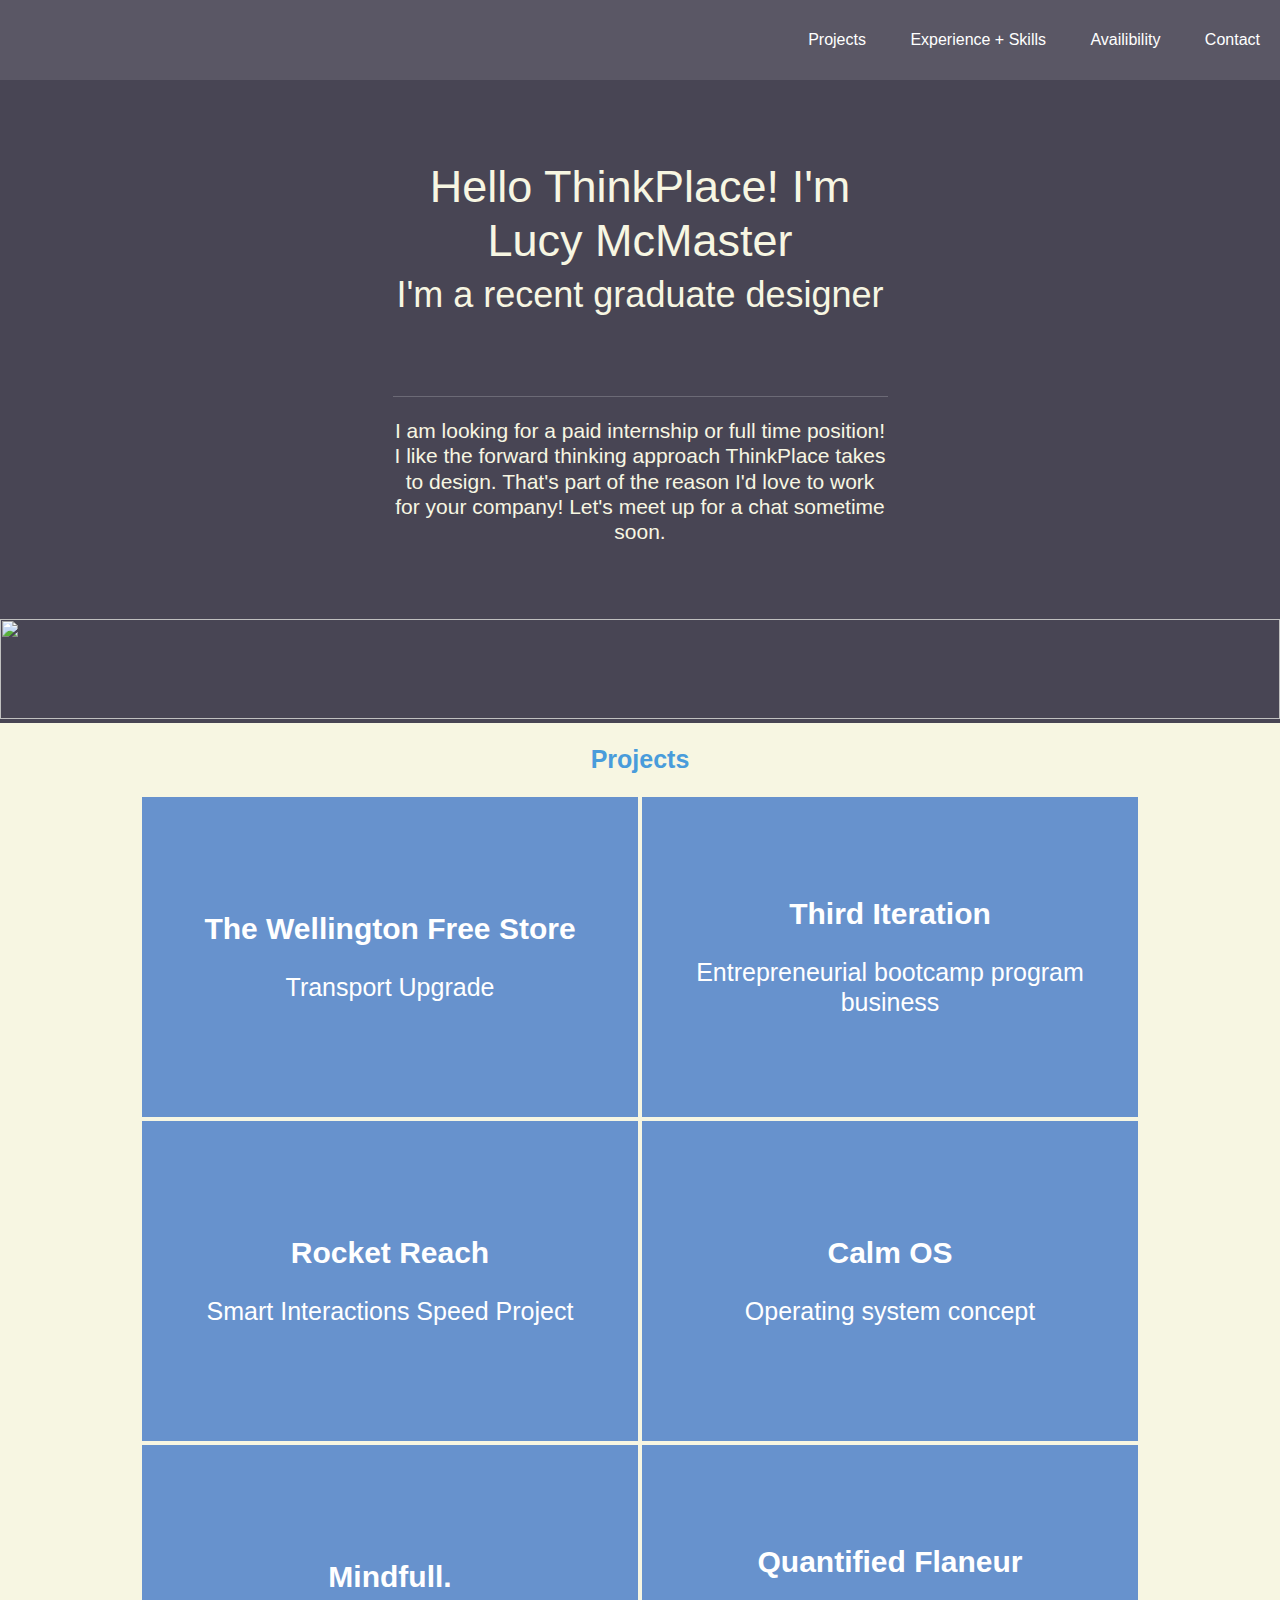
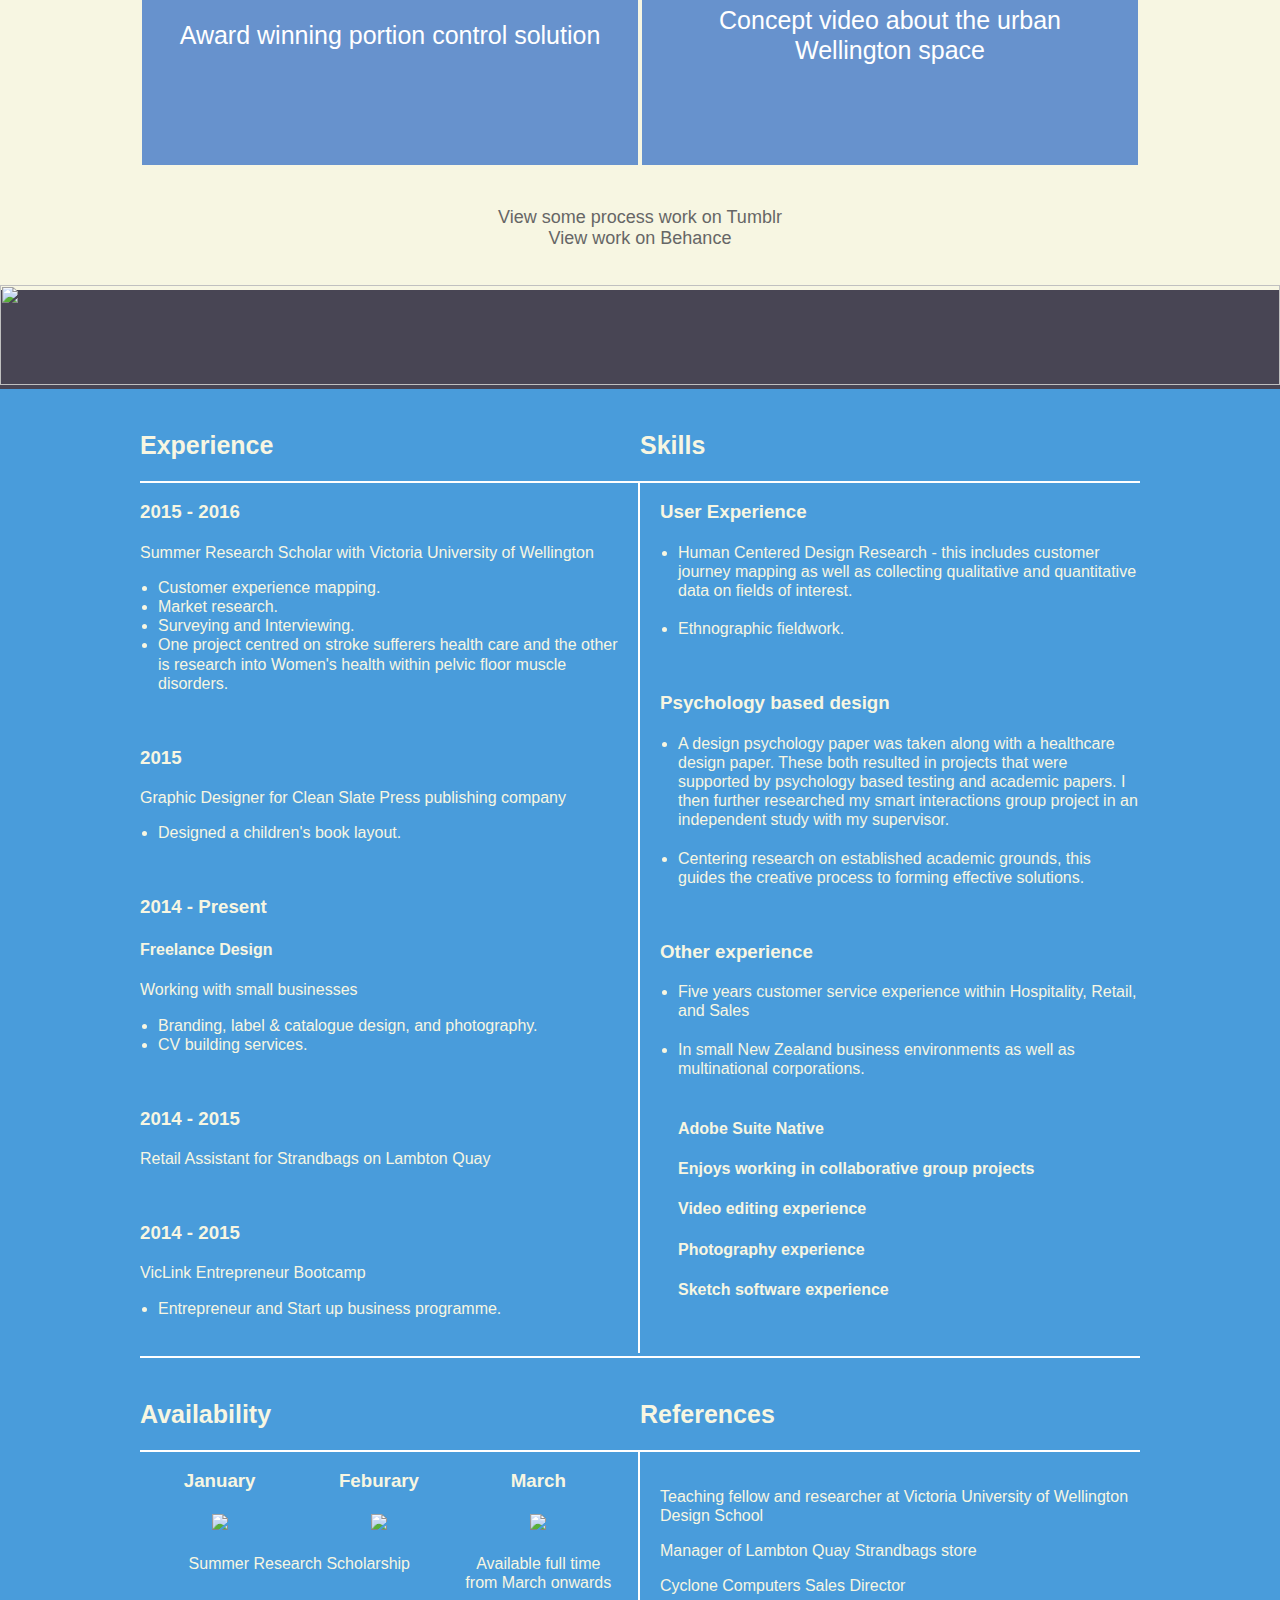
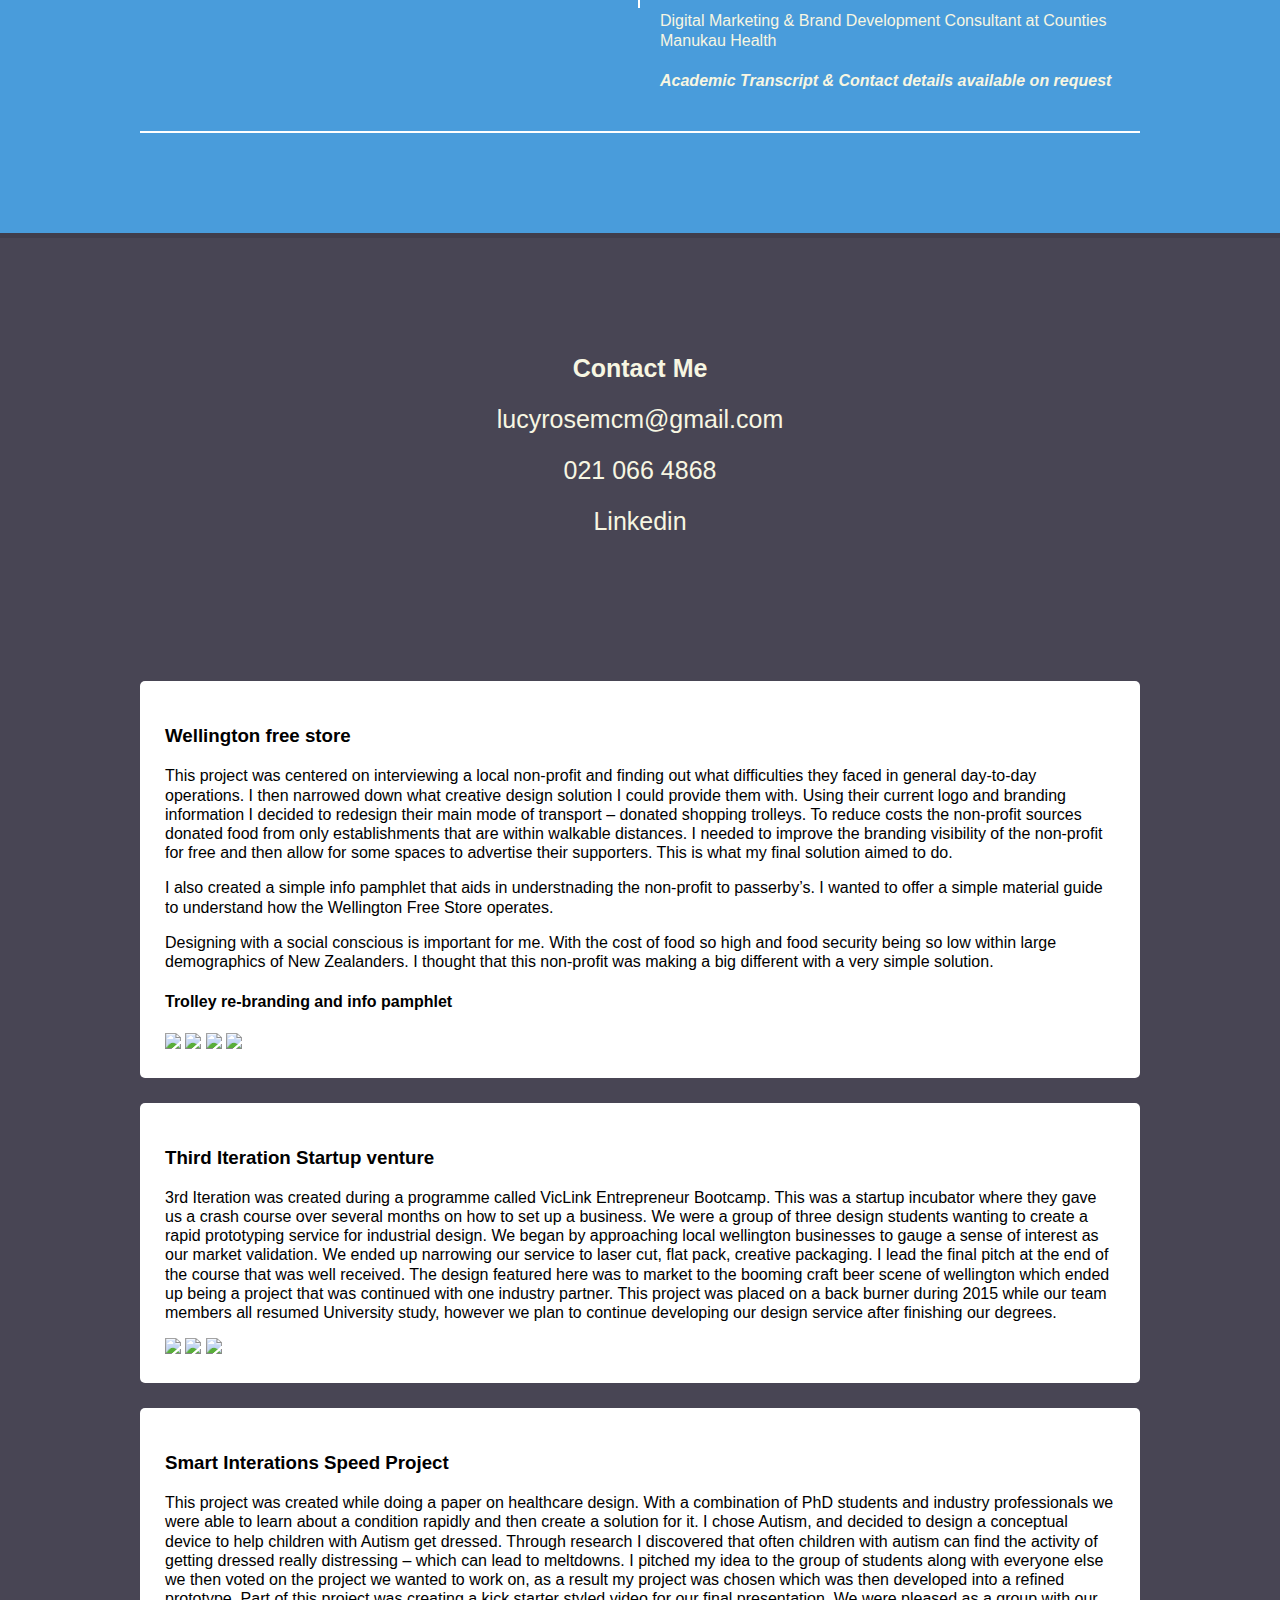
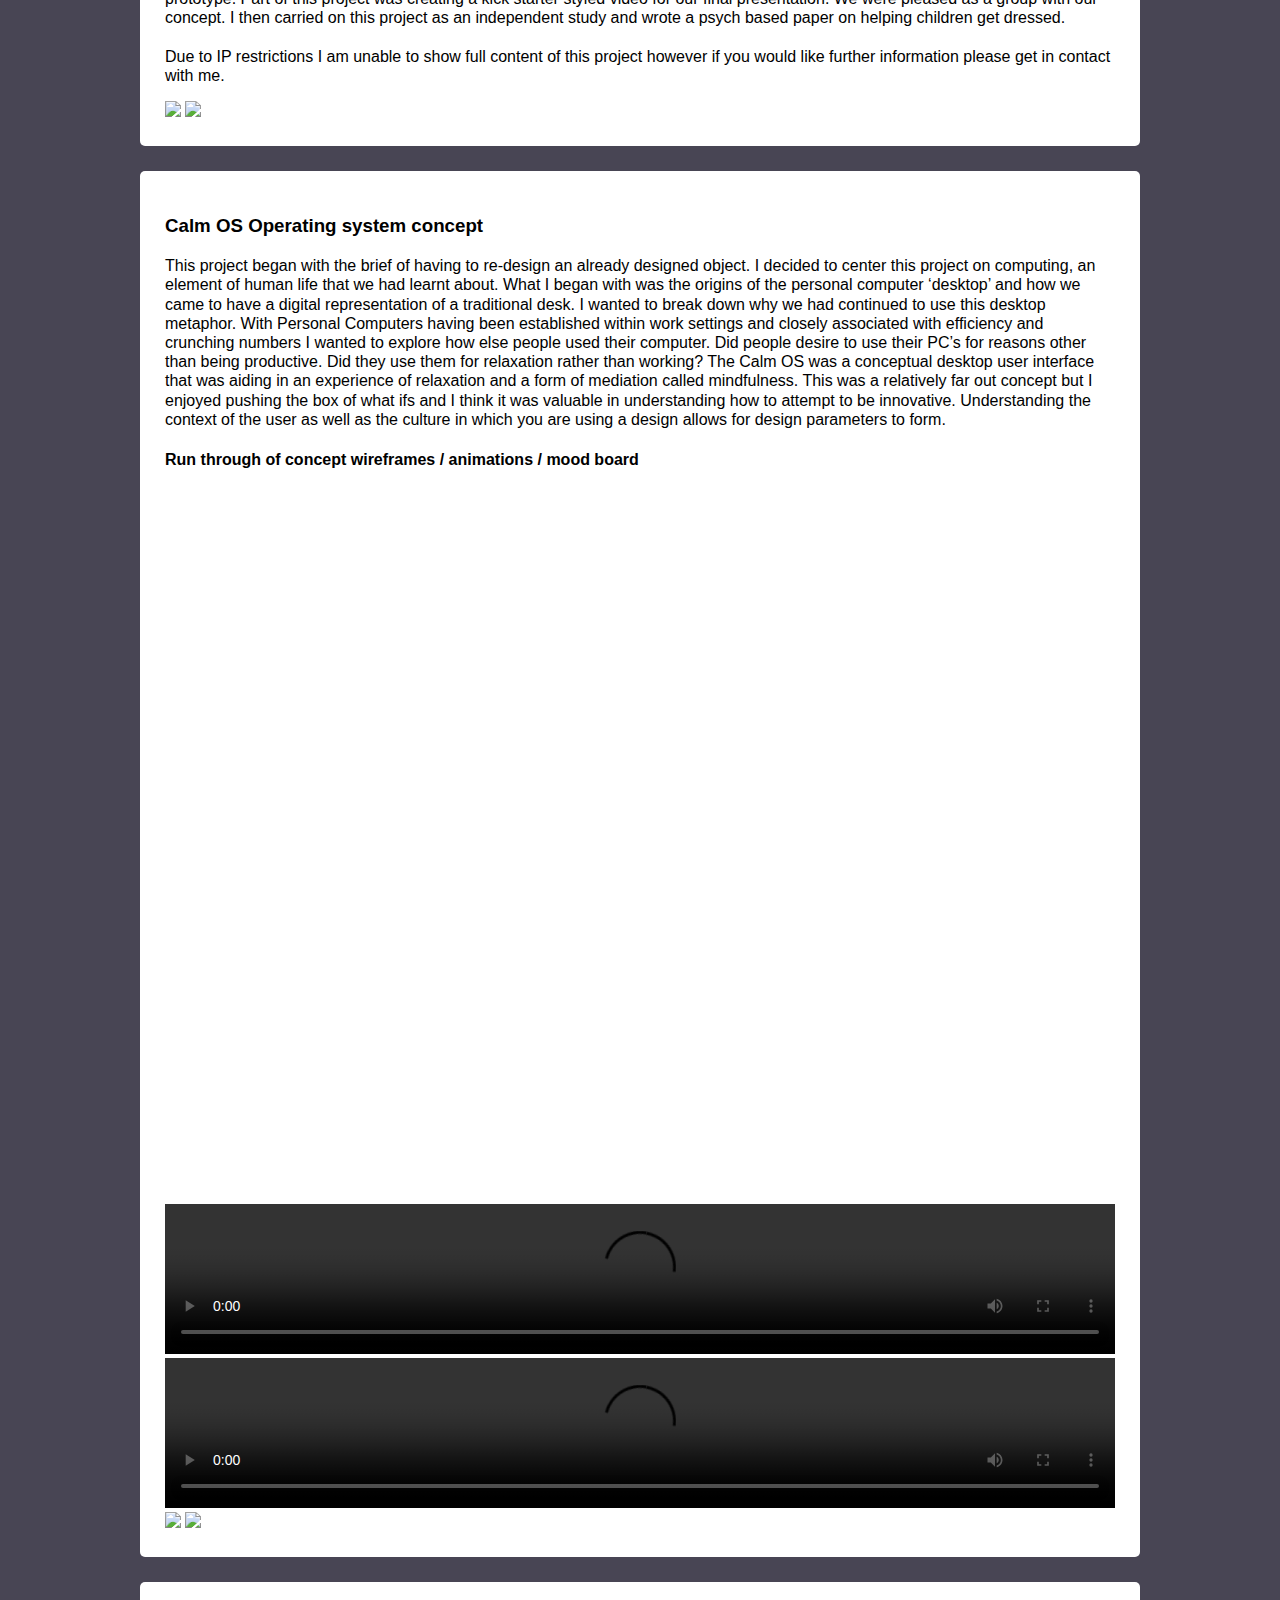
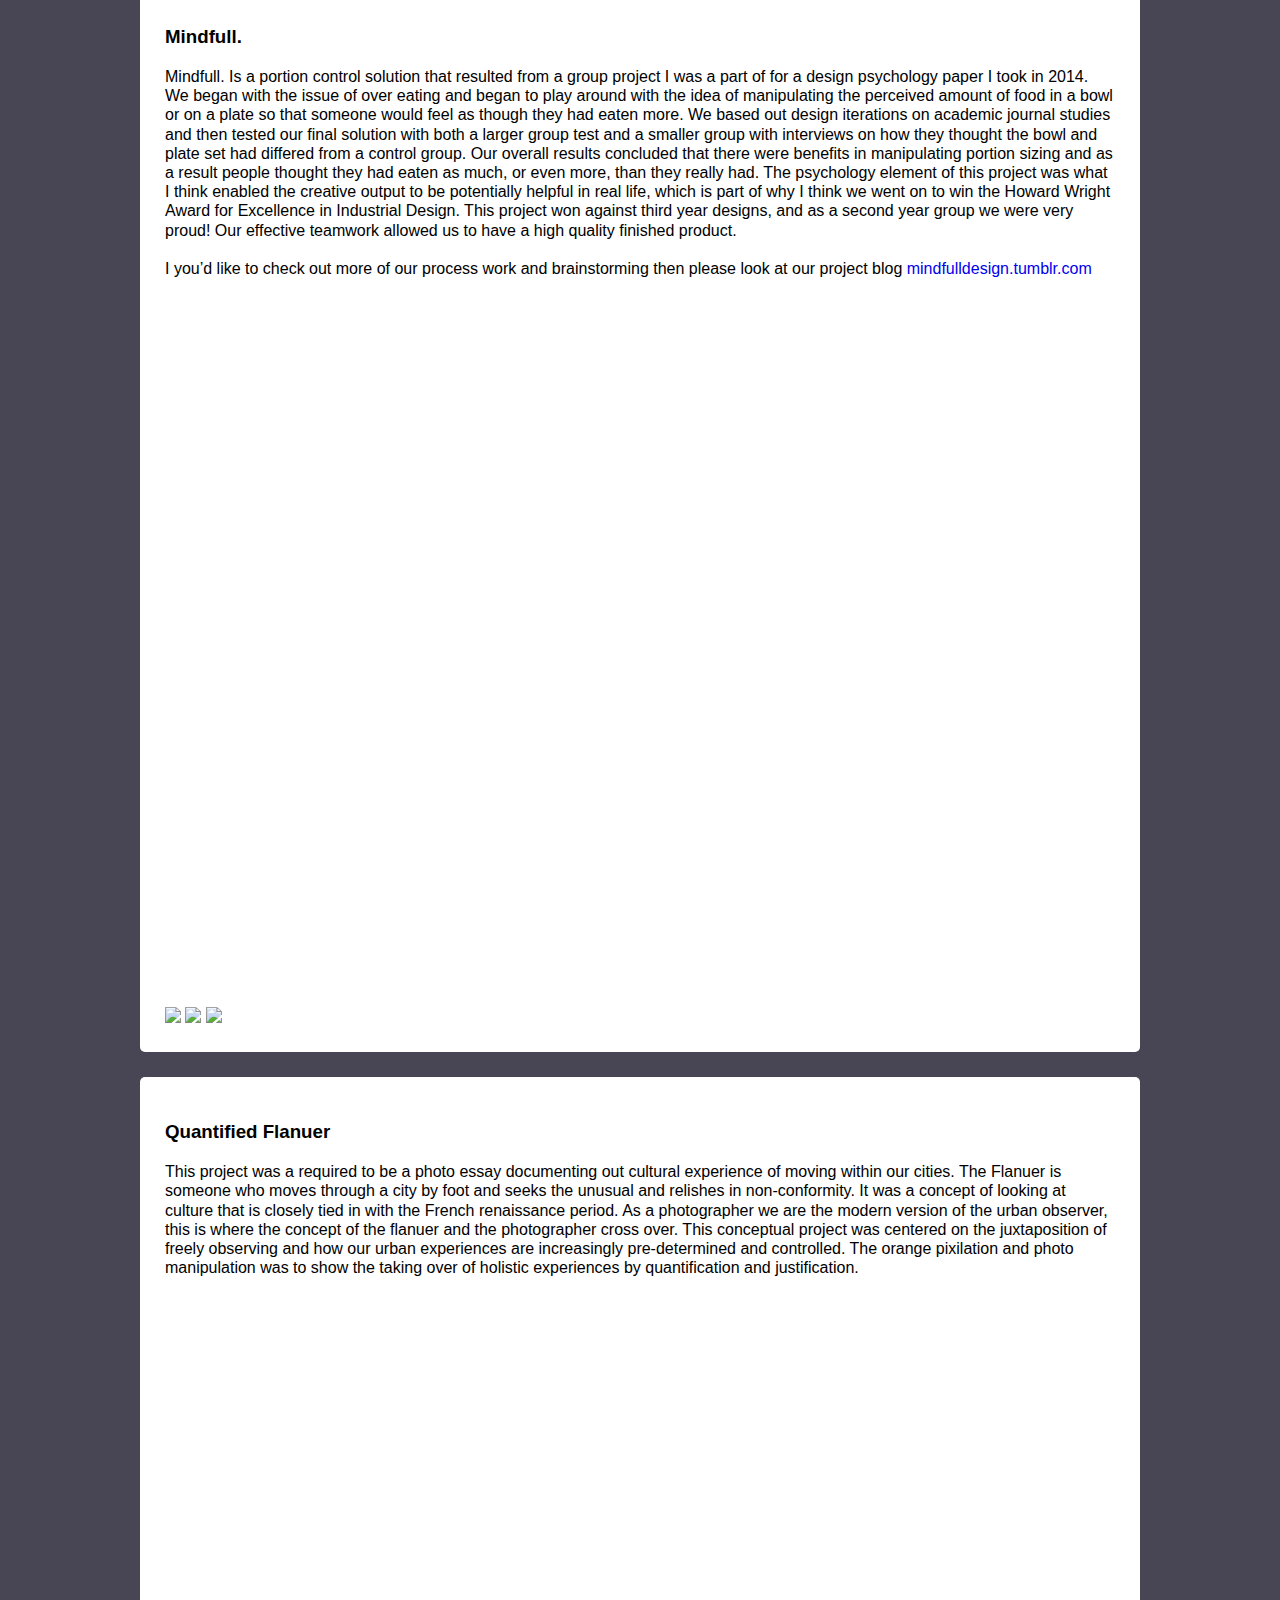
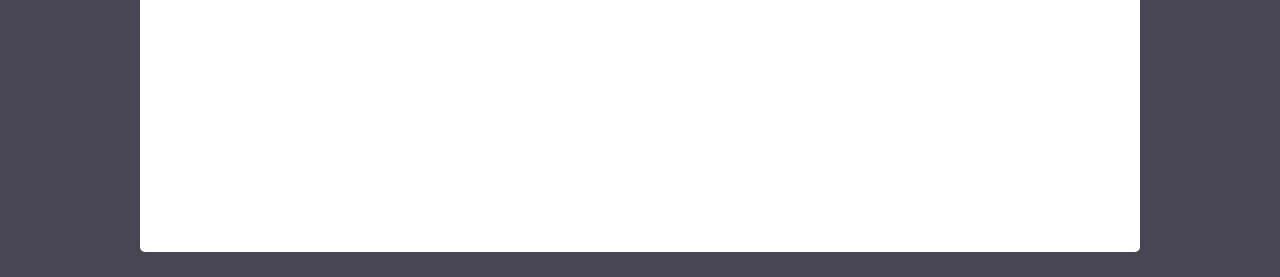
==== BizDojo.html @ 86f35b2d "Added the dojo" ====
<!DOCTYPE HTML>

<html>

<head>
	<meta http-equiv="Content-Type" content="text/html; charset=UTF-8" />
	<meta name="viewport" content="width=device-width, initial-scale=1">
	<title>Lucy McMaster, designer</title>

	<!-- Stylesheets -->
	<link rel="stylesheet" type="text/css" href="css/style.css">
	<link rel="stylesheet" type="text/css" href="css/magnific-popup.css"> 

	<!-- Fonts -->
	<script src="https://use.typekit.net/jmw7dry.js"></script>
	<script>try{Typekit.load({ async: true });}catch(e){}</script> 
</head>

<body>
	<header>
		<div class="header-bar">
			<nav>
				<a href="#projects">Projects</a>
				<a href="#exp">Experience + Skills</a>
				<a href="#availbility">Availibility</a>
				<a href="#contact">Contact</a>
			</nav>
		</div>

		<section class="hero">
			<h1><b>Hello ThinkPlace!</b> I'm Lucy McMaster</h1>
			<h2>I'm a recent graduate designer</h2>
			<hr>
			<p>I am looking for a paid internship or full time position! I like the forward thinking approach ThinkPlace takes to design. That's part of the reason I'd love to work for your company! Let's meet up for a chat sometime soon. </p>
		</section>
	</header>

	<img src="img/creme-slash.svg" class="slash">

	<div class="creme-bg">
		<section id="projects">
			<h2>Projects</h2>
			<ul id="inline-popups" class ="gridParent">
				<a href="#wellington-free-store" class="free-store"><li>
					<h2>The Wellington Free Store</h2>
					<p>Transport Upgrade</p>
				</li></a>
				<a href="#third-iteration" class="third-itteration" ><li>
					<h2>Third Iteration</h2>
					<p>Entrepreneurial bootcamp program business</p>
				</li></a>
				<a href="#rocket"  class="rocket-reach" ><li>
					<h2>Rocket Reach</h2>
					<p>Smart Interactions Speed Project</p>
				</li></a>
				<a href="#calm"><li>
					<h2>Calm OS</h2>
					<p>Operating system concept</p>
				</li></a>
				<a href="#mindfull" class="mindfull"><li>
					<h2>Mindfull.</h2>
					<p>Award winning portion control solution</p>
				</li></a>
				<a href="#flan" class="flan"><li>
					<h2>Quantified Flaneur</h2>
					<p>Concept video about the urban Wellington space</p>
				</li></a>
			</ul>

			<p class="more-projects">
				<a href="http://lucymcmaster.tumblr.com/" target="_blank">View some process work on Tumblr</a><br>
			    <a href="https://www.behance.net/lucymcmaster" target="_blank">View work on Behance</a>
			</p>

		</section>
	</div>

	<img src="img/blue-slash.svg" class="slash">

	<div class="blue-bg contact-shadow">
		<section class="cv">

			<div class="half" id="exp">	
				<h2>Experience</h2> 
				<hr>
				
				<div class="br pr">
					
					<h3>2015 - 2016</h3>
					<p>Summer Research Scholar with Victoria University of Wellington</p>
					<ul>
						<li>Customer experience mapping.</li>
						<li>Market research.</li>
						<li>Surveying and Interviewing. </li>
						<li>One project centred on stroke sufferers health care and the other is research into Women's health within pelvic floor muscle disorders.</li>
						
					</ul>
					<br>

					<h3>2015</h3>
					<p>Graphic Designer for Clean Slate Press publishing company</p>
					<ul>
						<li>Designed a children's book layout.</li>
	
					</ul>
					<br>


					<h3>2014 - Present</h3>
					<h4>Freelance Design</h4>
					<p>Working with small businesses</p>
					<ul>
						<li>Branding, label & catalogue design, and photography.</li>
						<li>CV building services.</li>
					</ul>
					<br>

					<h3>2014 - 2015 </h3>
					<p>Retail Assistant for Strandbags on Lambton Quay</p>
					<br>

					<h3>2014 - 2015</h3>
					<p>VicLink Entrepreneur Bootcamp</p>
					<ul>
						<li>Entrepreneur and Start up business programme.</li>
					</ul>
					<br>
				</div>
			</div>


			<div class="half">	
				<h2>Skills</h2> 
				<hr>

				<div class="pl">
				
					
				<h3>User Experience  </h3>
					<ul>
						<li>	Human Centered Design Research - this includes customer journey mapping as well as collecting qualitative and quantitative data on fields of interest. </li>
						<br>
						<li>Ethnographic fieldwork.</li>
					</ul>

						<br>

				<h3>Psychology based design </h3>
					<ul>
						<li> A design psychology paper was taken along with a healthcare design paper. These both resulted in projects that were supported by psychology based testing and academic papers. I then further researched my smart interactions group project in an independent study with my supervisor. </li>
							<br>
						<li>Centering research on established academic grounds, this guides the creative process to forming effective solutions.</li>
					</ul>
							<br>

					<h3>Other experience  </h3>
					<ul>
						<li> Five years customer service experience within Hospitality, Retail, and Sales</li>
						<br>
						<li> In small New Zealand business environments as well as multinational corporations.  </li>

						<br>

					<h4>Adobe Suite Native</h4>
					<h4>Enjoys working in collaborative group projects</h4>
					<h4>Video editing experience</h4>
					<h4>Photography experience</h4>
					<h4>Sketch software experience</h4>

					<br>
					
				
						
						
					</ul>
				</div>
			</div>

			<hr>

			<div class="half" id="availbility">	
				<h2>Availability</h2> 
				<hr>

				<div class="br pr">
					<div class="third">
						<h3>January</h3>
						<img src="img/calenderNo.png">
					</div>

					<div class="third">
						<h3>Feburary</h3>
						<img src="img/calenderNo.png">
					</div>

					<div class="third">
						<h3>March</h3>
						<img src="img/calenderYes.png">
					</div>

					<div class="two-thirds">
						<p>Summer Research Scholarship</p>
					</div>

					<div class="third">
						<p>Available full time from March onwards</p>
					</div>

				</div>
			</div>


			<div class="half">	
				<h2>References</h2> 
				<hr>

				<div class="pl">
					<br>
					<p>Teaching fellow and researcher at Victoria University of Wellington Design School</p>
					<p>Manager of Lambton Quay Strandbags store</p>
					<p>Cyclone Computers Sales Director</p>
					<p>Digital Marketing & Brand Development Consultant at Counties Manukau Health</p>
					<h4><i>Academic Transcript & Contact details available on request</i></h4>
					<br>
				</div>
			</div>
			
			<hr>
		</section>
	</div>

	<div class="purple-bg" id="contact">
		<section class="contact">
			<h2>Contact Me</h2>
			<h2 class="thin"><a href="#">lucyrosemcm@gmail.com</a></h2>
			<h2 class="thin"><a href="#">021 066 4868</a></h2>
			<h2 class="thin"><a href="https://www.linkedin.com/in/lucy-mcmaster-70b132103">Linkedin</a></h2>
		</section>
	</div>

	




<!-- These divs power the popup boxes - they are hidden until activated.  -->

<div id="wellington-free-store" class="white-popup mfp-hide">
	<h3>Wellington free store</h3>
	<p>This project was centered on interviewing a local non-profit and finding out what difficulties they faced in general day-to-day operations. I then narrowed down what creative design solution I could provide them with. Using their current logo and branding information I decided to redesign their main mode of transport – donated shopping trolleys. To reduce costs the non-profit sources donated food from only establishments that are within walkable distances. I needed to improve the branding visibility of the non-profit for free and then allow for some spaces to advertise their supporters. This is what my final solution aimed to do.</p>

<p>I also created a simple info pamphlet that aids in understnading the non-profit to passerby’s. I wanted to offer a simple material guide to understand how the Wellington Free Store operates. 
</p>

<p>Designing with a social conscious is important for me. With the cost of food so high and food security being so low within large demographics of New Zealanders. I thought that this non-profit was making a big different with a very simple solution. </p>
	<h4>Trolley re-branding and info pamphlet</h4>
	<img src="img/folio/freeStore/img1.jpg">
	<img src="img/folio/freeStore/img2.jpg">
	<img src="img/folio/freeStore/img3.jpg">
	<img src="img/folio/freeStore/img4.png">
	
</div>

<div id="third-iteration" class="white-popup mfp-hide">
	<h3>Third Iteration Startup venture</h3>
	<p>3rd Iteration was created during a programme called VicLink Entrepreneur Bootcamp. This was a startup incubator where they gave us a crash course over several months on how to set up a business. We were a group of three design students wanting to create a rapid prototyping service for industrial design. We began by approaching local wellington businesses to gauge a sense of interest as our market validation. We ended up narrowing our service to laser cut, flat pack, creative packaging. I lead the final pitch at the end of the course that was well received. The design featured here was to market to the booming craft beer scene of wellington which ended up being a project that was continued with one industry partner. This project was placed on a back burner during 2015 while our team members all resumed University study, however we plan to continue developing our design service after finishing our degrees. </p>
	<img src="img/folio/3rditeration/img1.jpg">
	<img src="img/folio/3rditeration/img2.jpg">
	<img src="img/folio/3rditeration/img3.jpg">
	
</div>

<div id="rocket" class="white-popup mfp-hide">
	<h3>Smart Interations Speed Project</h3>
	<p>This project was created while doing a paper on healthcare design. With a combination of PhD students and industry professionals we were able to learn about a condition rapidly and then create a solution for it. I chose Autism, and decided to design a conceptual device to help children with Autism get dressed. Through research I discovered that often children with autism can find the activity of getting dressed really distressing – which can lead to meltdowns. I pitched my idea to the group of students along with everyone else we then voted on the project we wanted to work on, as a result my project was chosen which was then developed into a refined prototype. Part of this project was creating a kick starter styled video for our final presentation. We were pleased as a group with our concept. I then carried on this project as an independent study and wrote a psych based paper on helping children get dressed. <br>

<br>Due to IP restrictions I am unable to show full content of this project however if you would like further information please get in contact with me.<br> 
</p>
	<img src="img/folio/rocketreach/img1.jpg">
	<img src="img/folio/rocketreach/img2.jpg">
	
</div>

<div id="calm" class="white-popup mfp-hide">
	<h3>Calm OS Operating system concept</h3>
	<p>This project began with the brief of having to re-design an already designed object. I decided to center this project on computing, an element of human life that we had learnt about. What I began with was the origins of the personal computer ‘desktop’ and how we came to have a digital representation of a traditional desk. I wanted to break down why we had continued to use this desktop metaphor. With Personal Computers having been established within work settings and closely associated with efficiency and crunching numbers I wanted to explore how else people used their computer. Did people desire to use their PC’s for reasons other than being productive. Did they use them for relaxation rather than working? The Calm OS was a conceptual desktop user interface that was aiding in an experience of relaxation and a form of mediation called mindfulness. This was a relatively far out concept but I enjoyed pushing the box of what ifs and I think it was valuable in understanding how to attempt to be innovative. Understanding the context of the user as well as the culture in which you are using a design allows for design parameters to form. </p>

	<h4>Run through of concept wireframes / animations / mood board</h4>
	<iframe src="https://player.vimeo.com/video/150510817?title=0&byline=0&portrait=0" width="950" height="713" frameborder="0" webkitallowfullscreen mozallowfullscreen allowfullscreen></iframe>
	

	<video id="vid" autoplay controls loop>
	  <source src="img/folio/CalmOS/release.mp4" type="video/mp4">
	  Your browser does not support the video tag.
	</video>


	<video id="vid2"  autoplay controls  loop>
	  <source src="img/folio/CalmOS/breath.mp4" type="video/mp4">
	  Your browser does not support the video tag.
	</video>



	<img src="img/folio/CalmOS/img3.jpg">
	<img src="img/folio/CalmOS/img4.jpg">
</div>

<div id="mindfull" class="white-popup mfp-hide">
	<h3>Mindfull.</h3>
	<p>Mindfull. Is a portion control solution that resulted from a group project I was a part of for a design psychology paper I took in 2014. We began with the issue of over eating and began to play around with the idea of manipulating the perceived amount of food in a bowl or on a plate so that someone would feel as though they had eaten more. We based out design iterations on academic journal studies and then tested our final solution with both a larger group test and a smaller group with interviews on how they thought the bowl and plate set had differed from a control group. Our overall results concluded that there were benefits in manipulating portion sizing and as a result people thought they had eaten as much, or even more, than they really had. The psychology element of this project was what I think enabled the creative output to be potentially helpful in real life, which is part of why I think we went on to win the Howard Wright Award for Excellence in Industrial Design. This project won against third year designs, and as a second year group we were very proud! Our effective teamwork allowed us to have a high quality finished product. <br>

<br>I you’d like to check out more of our process work and brainstorming then please look at our project blog 

<a href="http://mindfulldesign.tumblr.com/" target="_blank">mindfulldesign.tumblr.com </a> 
</p>
	<iframe src="https://player.vimeo.com/video/150223973" width="950" height="713" frameborder="0" webkitallowfullscreen mozallowfullscreen allowfullscreen></iframe>
	<img src="img/folio/Mindfull./img1.jpg">
	<img src="img/folio/Mindfull./img2.jpg">
	<img src="img/folio/Mindfull./img3.jpg">
</div>

<div id="flan" class="white-popup mfp-hide">
	<h3>Quantified Flanuer</h3>
	<p>This project was a required to be a photo essay documenting out cultural experience of moving within our cities. The Flanuer is someone who moves through a city by foot and seeks the unusual and relishes in non-conformity. It was a concept of looking at culture that is closely tied in with the French renaissance period. As a photographer we are the modern version of the urban observer, this is where the concept of the flanuer and the photographer cross over. This conceptual project was centered on the juxtaposition of freely observing and how our urban experiences are increasingly pre-determined and controlled. The orange pixilation and photo manipulation was to show the taking over of holistic experiences by quantification and justification. </p>
	
	<iframe src="https://player.vimeo.com/video/136177394" width="950" height="534" frameborder="0" webkitallowfullscreen mozallowfullscreen allowfullscreen></iframe> 


</div>
	




<!-- 	Javascript -->
<script src="//ajax.googleapis.com/ajax/libs/jquery/1.9.1/jquery.min.js"></script> 
<script src="js/jquery.magnific-popup.min.js"></script> 
<script src="js/jquery.fitvids.js"></script>

<script>
	$(document).ready(function() {

		$(".white-popup").fitVids();

			// Inline popups
		$('#inline-popups').magnificPopup({
		  delegate: 'a',
		  callbacks: {
		    beforeOpen: function() {
		       this.st.mainClass = this.st.el.attr('data-effect');
		    },
		    open: function(){
	    	//	document.getElementById('vid').play(); 
	    	//	document.getElementById('vid2').play(); 
		    }

		  },
		  gallery: {
		enabled: true,
		navigateByImgClick: true,
		preload: [0,1] // Will preload 0 - before current, and 1 after the current image
	}
		});

	});
</script>

</body>
</html>
---- css/style.css ----
/* Basic scaffholding */

body{
	font-family: "proxima-nova-soft", sans-serif;
	margin: 0;
	background-color: #484554;
	color: #F7F6E2;
	line-height: 1.2;
}

*{
	box-sizing: border-box;
}

section{
	max-width: 1000px;
	margin-right: auto;
	margin-left: auto;
	overflow: hidden;
}

h2{
	font-size: 25px;
	text-align: center;
}

ul{
	padding-left: 18px;
}

a{ text-decoration: none;}
a:hover{ text-decoration: underline;}
a:focus{ outline: none; }

/* Header */
.header-bar{
	width: 100%;
	height: 80px;
	overflow: hidden;
	padding: 20px;
	background-color: rgba(255,255,255,0.1);
}
.header-bar nav{
	float: right;
}

.header-bar nav a{
	color: white;
	text-decoration: none;
	line-height: 40px;
	margin-left: 40px;
}


.hero{
	max-width: 495px;
	margin-right: auto;
	margin-left: auto;
	text-align: center;
}

.hero h1{
	font-size: 45px;
	font-weight: 200;
	margin-bottom: 0;
	margin-top: 80px;
}

.hero h2{
	font-size: 36px;
	margin-top: 5px;
	font-weight: 200;
	margin-bottom: 80px;
}

.hero p{
	font-size: 21px;
	font-weight: 300;
	/*padding-left: 50px;
	padding-right: 50px;*/
	margin-bottom: 80px;
}

.hero hr{
	border: none;
	height: 1px;
	background-color: rgba(255,255,255,0.2);
	margin: 0;
}

.slash{
	width: 100%;
	height: 100px;
	margin-top: -5px;
	margin-bottom: -5px;
}



/* Projects */
.creme-bg{
	background-color: #F7F6E2;
}

.creme-bg h2{
	color: #499CDB;
}

#inline-popups{
	display: flex;
	flex-wrap: wrap;
	justify-content: center;
	list-style: none;
	padding: 0;
}

#inline-popups a{
	width: calc(50% - 4px);
	margin: 2px;
	text-decoration: none;
	background-color: #6792CD;
	height: 320px;
	overflow: auto;
	background-size: 100%;
	background-position: center;
	display: flex;
	transition: ease all 0.5s;
}

#inline-popups a:hover{
	background-size: 110%;
}

#inline-popups a li{
	text-align: center;
	margin: auto;
	padding: 20px;
}

#inline-popups a li h2{
	font-size: 30px;
	font-weight: 600;
	color: white;
}

#inline-popups a li p{
	font-size: 25px;
	color: white;
}

#inline-popups .free-store{ background-image: url("../img/folio/free-store.jpg"); }
#inline-popups .third-itteration{ background-image: url("../img/folio/co-lab.jpg"); }
#inline-popups .rocket-reach{ background-image: url("../img/folio/rocket.jpg"); }
#inline-popups .mindfull{ background-image: url("../img/folio/mindful.jpg"); }
#inline-popups .flan{ background-image: url("../img/folio/flan.jpg"); }

.more-projects{
	text-align: center;
	font-size: 18px;
	margin-top: 40px;
	margin-bottom: 40px;
}

.more-projects a{
	color: #666666;
}


/* cv */

.blue-bg{
	background-color: #499CDB;
}

.cv{
	padding-bottom: 100px;
}

.half{
	width: 50%;
	float: left;
	padding-top: 20px;
}

.half h2{
	text-align: left;
}

.br{
	border-right: 2px solid white;
	overflow: hidden;
}

.pr{
	padding-right: 20px;
	overflow: hidden;
}

.pl{
	padding-left: 20px;
	overflow: hidden;
}

hr{
	border: none;
	height: 2px;
	background-color: white;
	width: 100%;
	margin: 0;
}

.third{
	width: 33.33%;
	float: left;
	text-align: center;
}

.third img{
	max-width: 100%;
	padding: 3px;
}

.two-thirds{
	width: 66.66%;
	float: left;
	text-align: center;
}


/* Footer */

.purple-bg{
	position: relative;
	overflow: hidden;
}

.purple-bg:before
{
    content: "";
    position: absolute;
    width: 400%;
    height: 400%;
    top: -150%;
    left: -150%;
    z-index: -1;
    background: url("../img/folio/pattern4.png") 0 0 repeat;
   

    /*-webkit-transform: rotate(10deg);
    -moz-transform: rotate(10deg);
    -ms-transform: rotate(10deg);
    -o-transform: rotate(10deg);
    transform: rotate(10deg);*/

    -webkit-transform-origin: 50% 50%;
	-moz-transform-origin: 50% 50%;
	-ms-transform-origin: 50% 50%;
	-o-transform-origin: 50% 50%;
	transform-origin: 50% 50%;

	-webkit-animation:spin 150s linear infinite;
    -moz-animation:spin 150s linear infinite;
    animation:spin 150s linear infinite;
}



@-moz-keyframes spin { 100% { -moz-transform: rotate(360deg); } }
@-webkit-keyframes spin { 100% { -webkit-transform: rotate(360deg); } }
@keyframes spin { 100% { -webkit-transform: rotate(360deg); transform:rotate(360deg); } }



.contact{
	padding-top: 100px;
	padding-bottom: 100px;
}

.contact-shadow{
	box-shadow: rgba(0, 0, 0, 0.1) 0px 5px;
}

.thin{
	font-weight: 400;
}

.thin a{
	color: #F7F6E2;
}


/* Magnificient popup styling */
.white-popup {
  position: relative;
  background: #FFF;
  padding: 25px;
  width:auto;
  max-width: 1000px;
  margin: 0 auto; 
  margin-top: 25px;
  margin-bottom: 25px;
  border-radius: 5px;
  color: black
}

.white-popup img{
	width: 100%;
}


video {
  width: 100%    !important;
  height: auto   !important;
}







@media all and (max-width: 800px) {
  	#inline-popups a{
		width: 100%;
	}	

	.half{
		width: 100%;	
	}

	.half .pr{
		padding-right: 0;
		border-right: none;
	}

	.cv{
		padding-left: 10px;
		padding-right: 10px;
	}

	.slash{
		height: 50px;
	}

	.header-bar{
		height: auto;
	}

	nav{
		display: flex;
	    flex-wrap: wrap;
	    justify-content: flex-start;
	}

	nav a{
		margin-left: 20px !important;
		margin-right: 20px !important;
	}
}
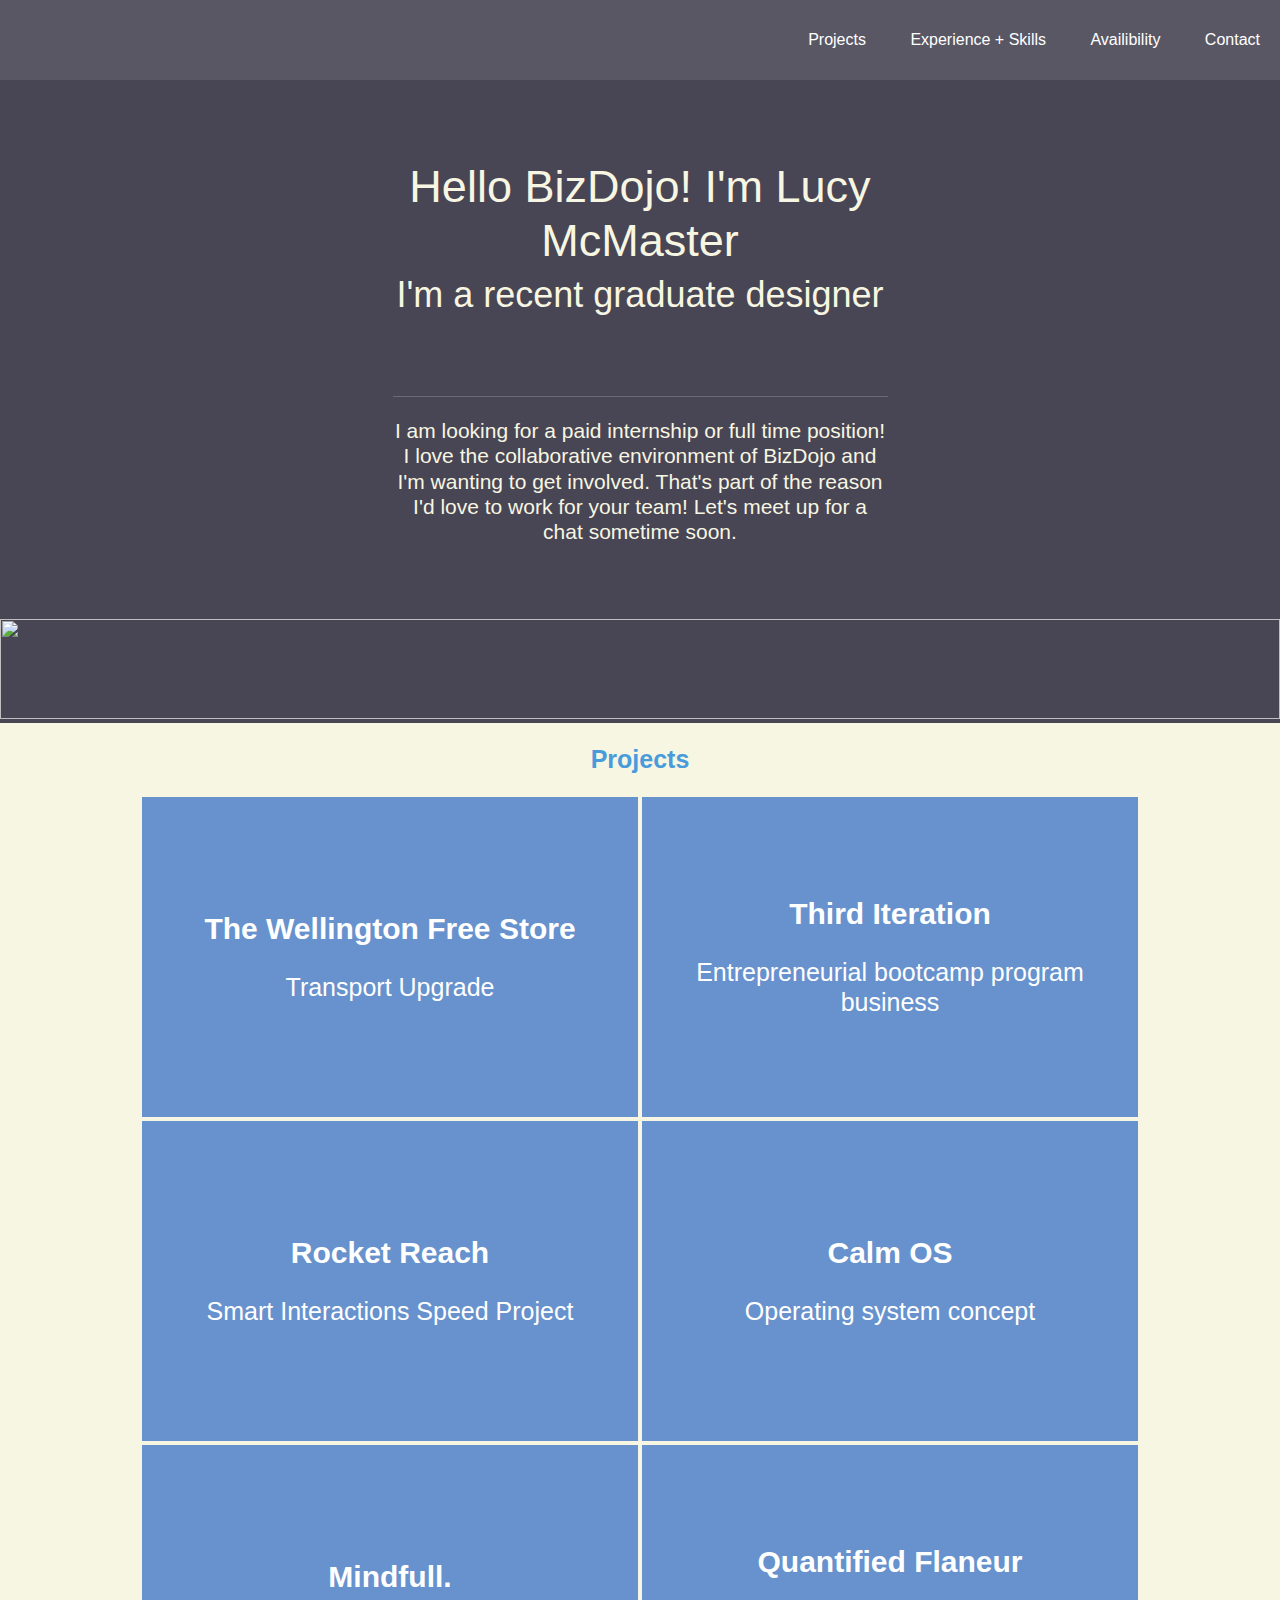
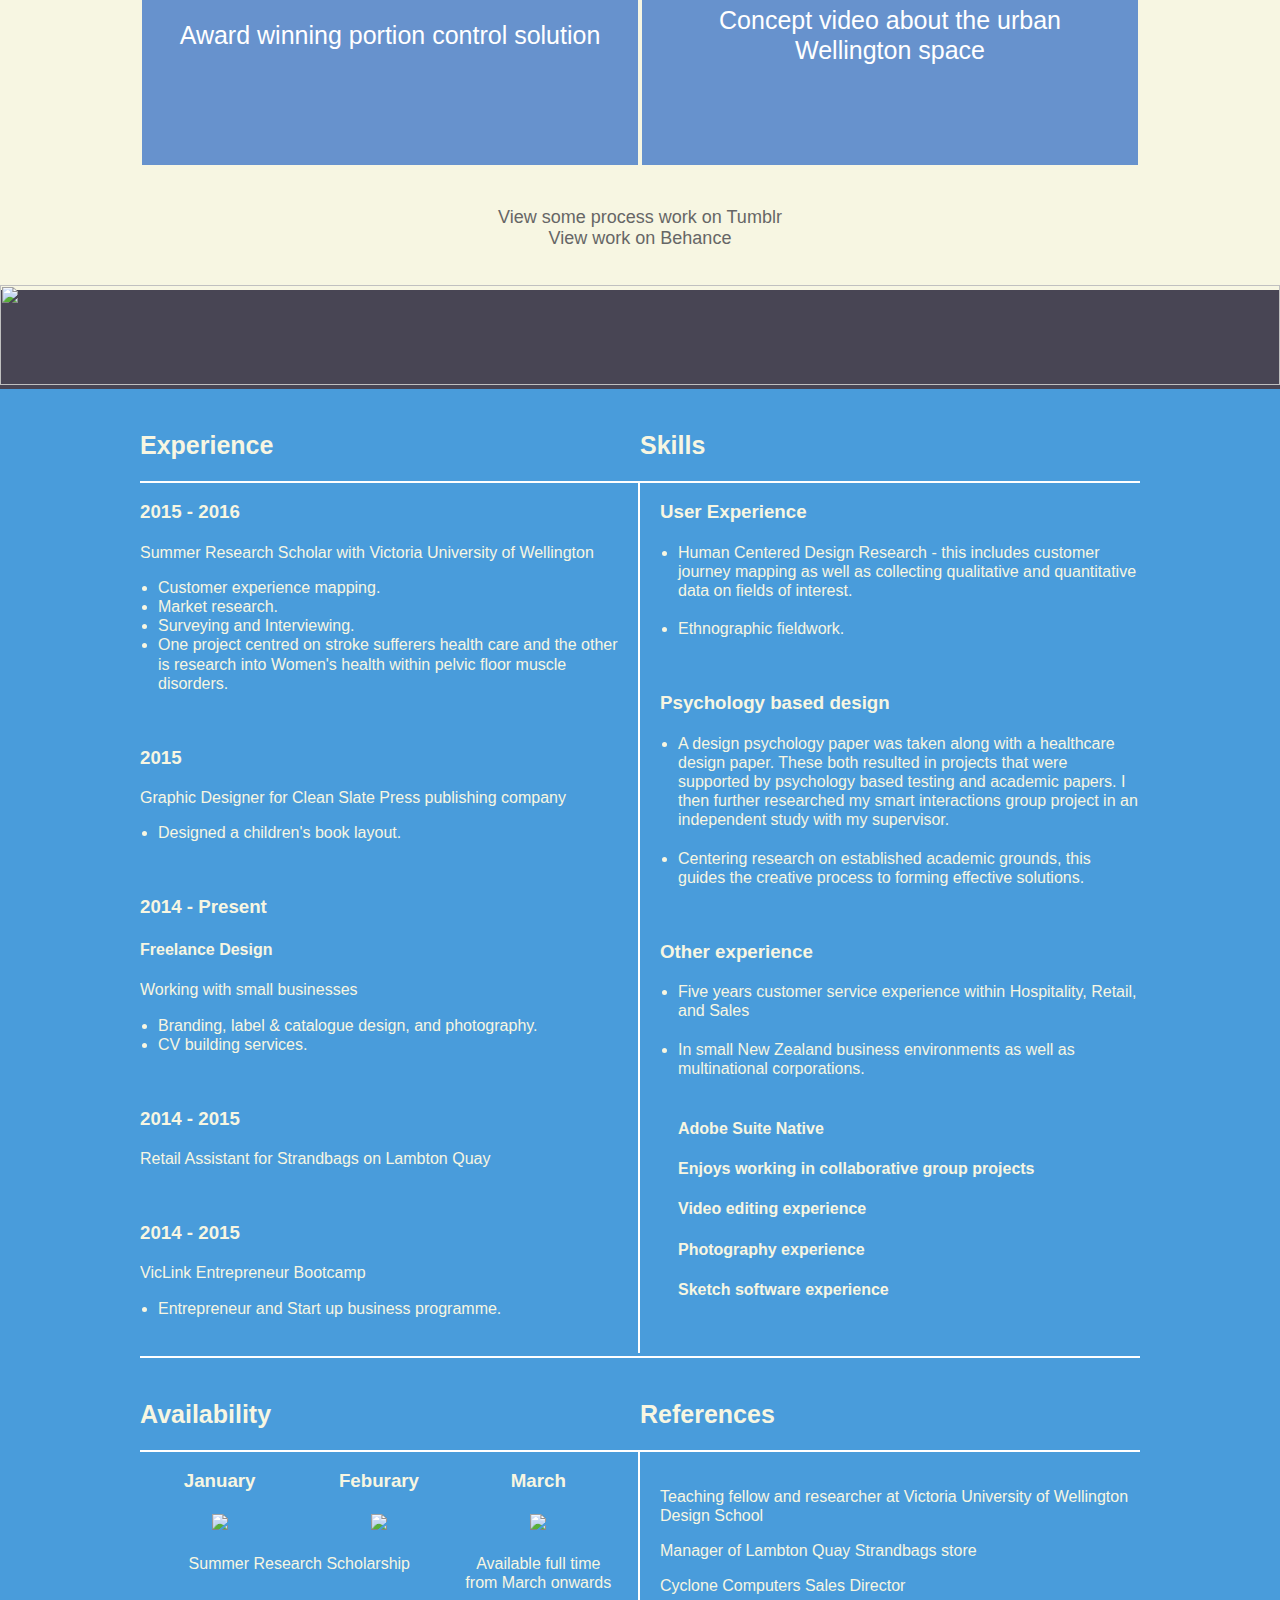
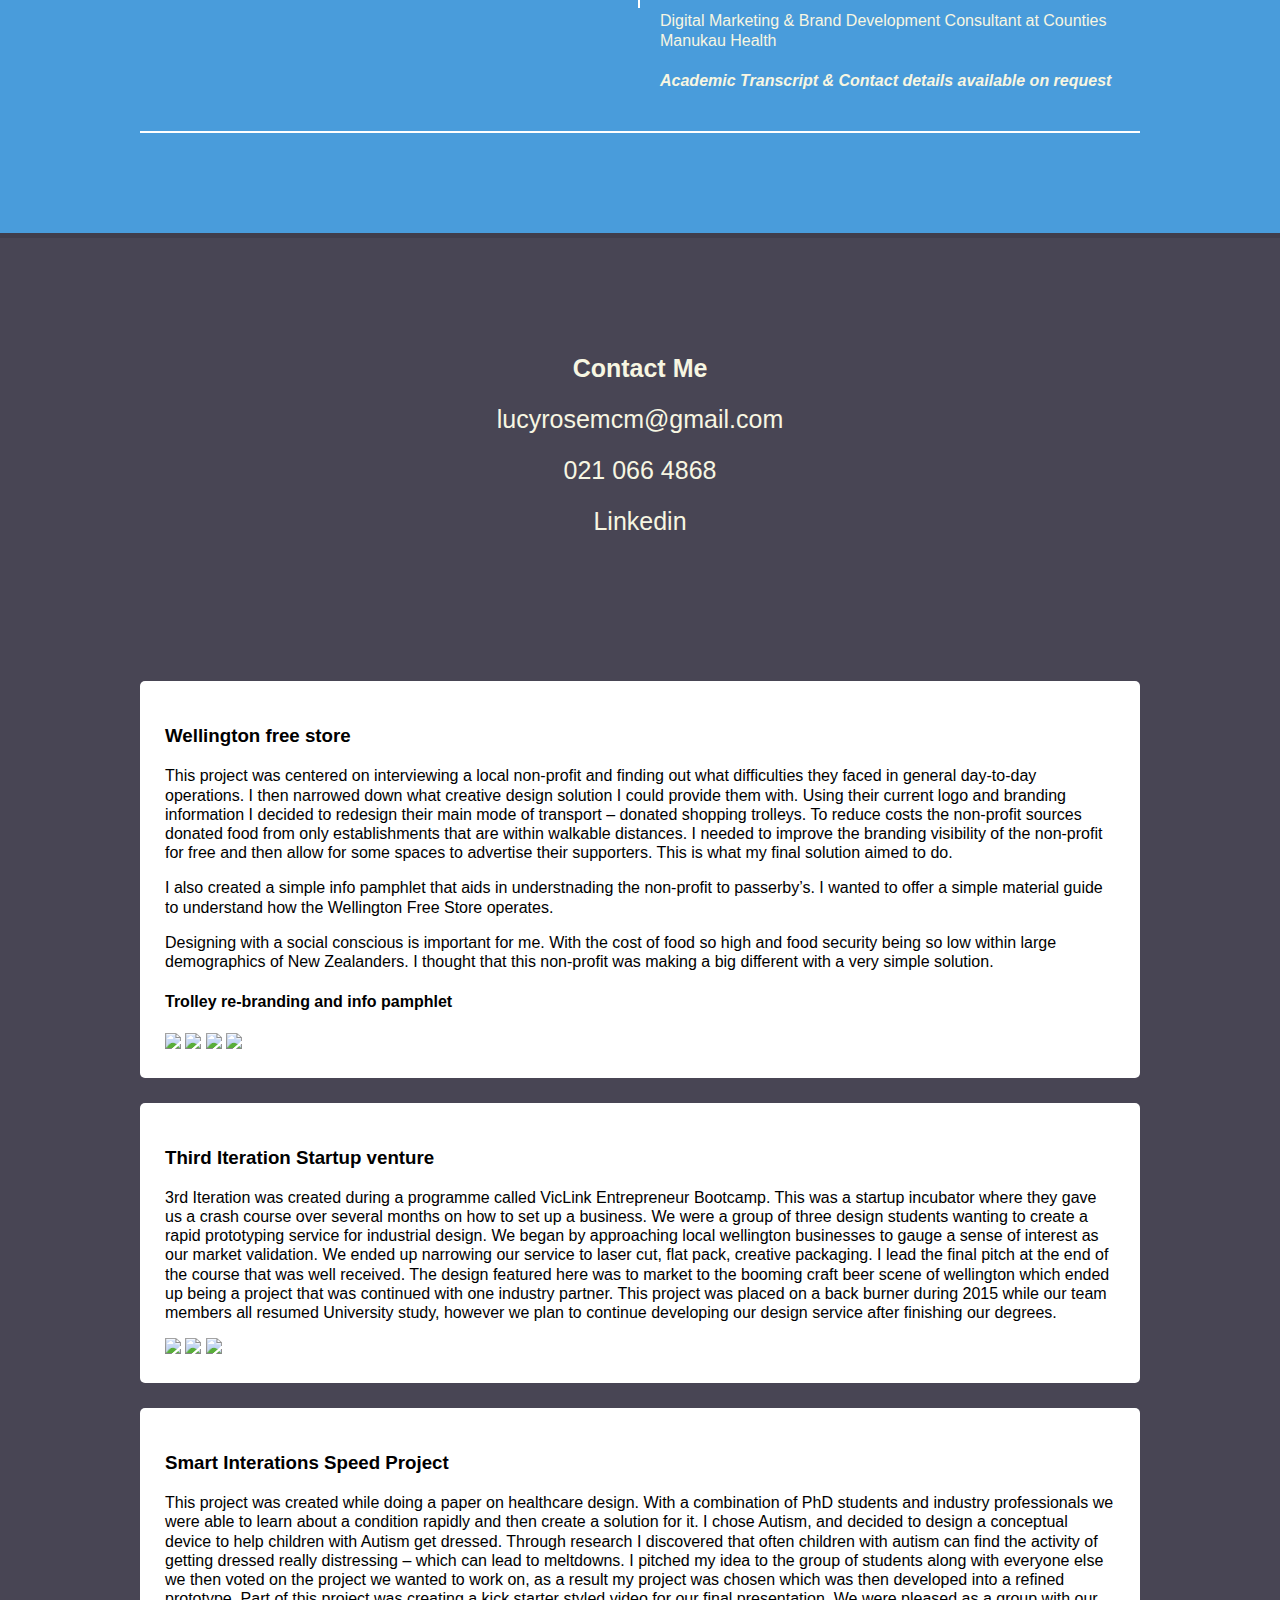
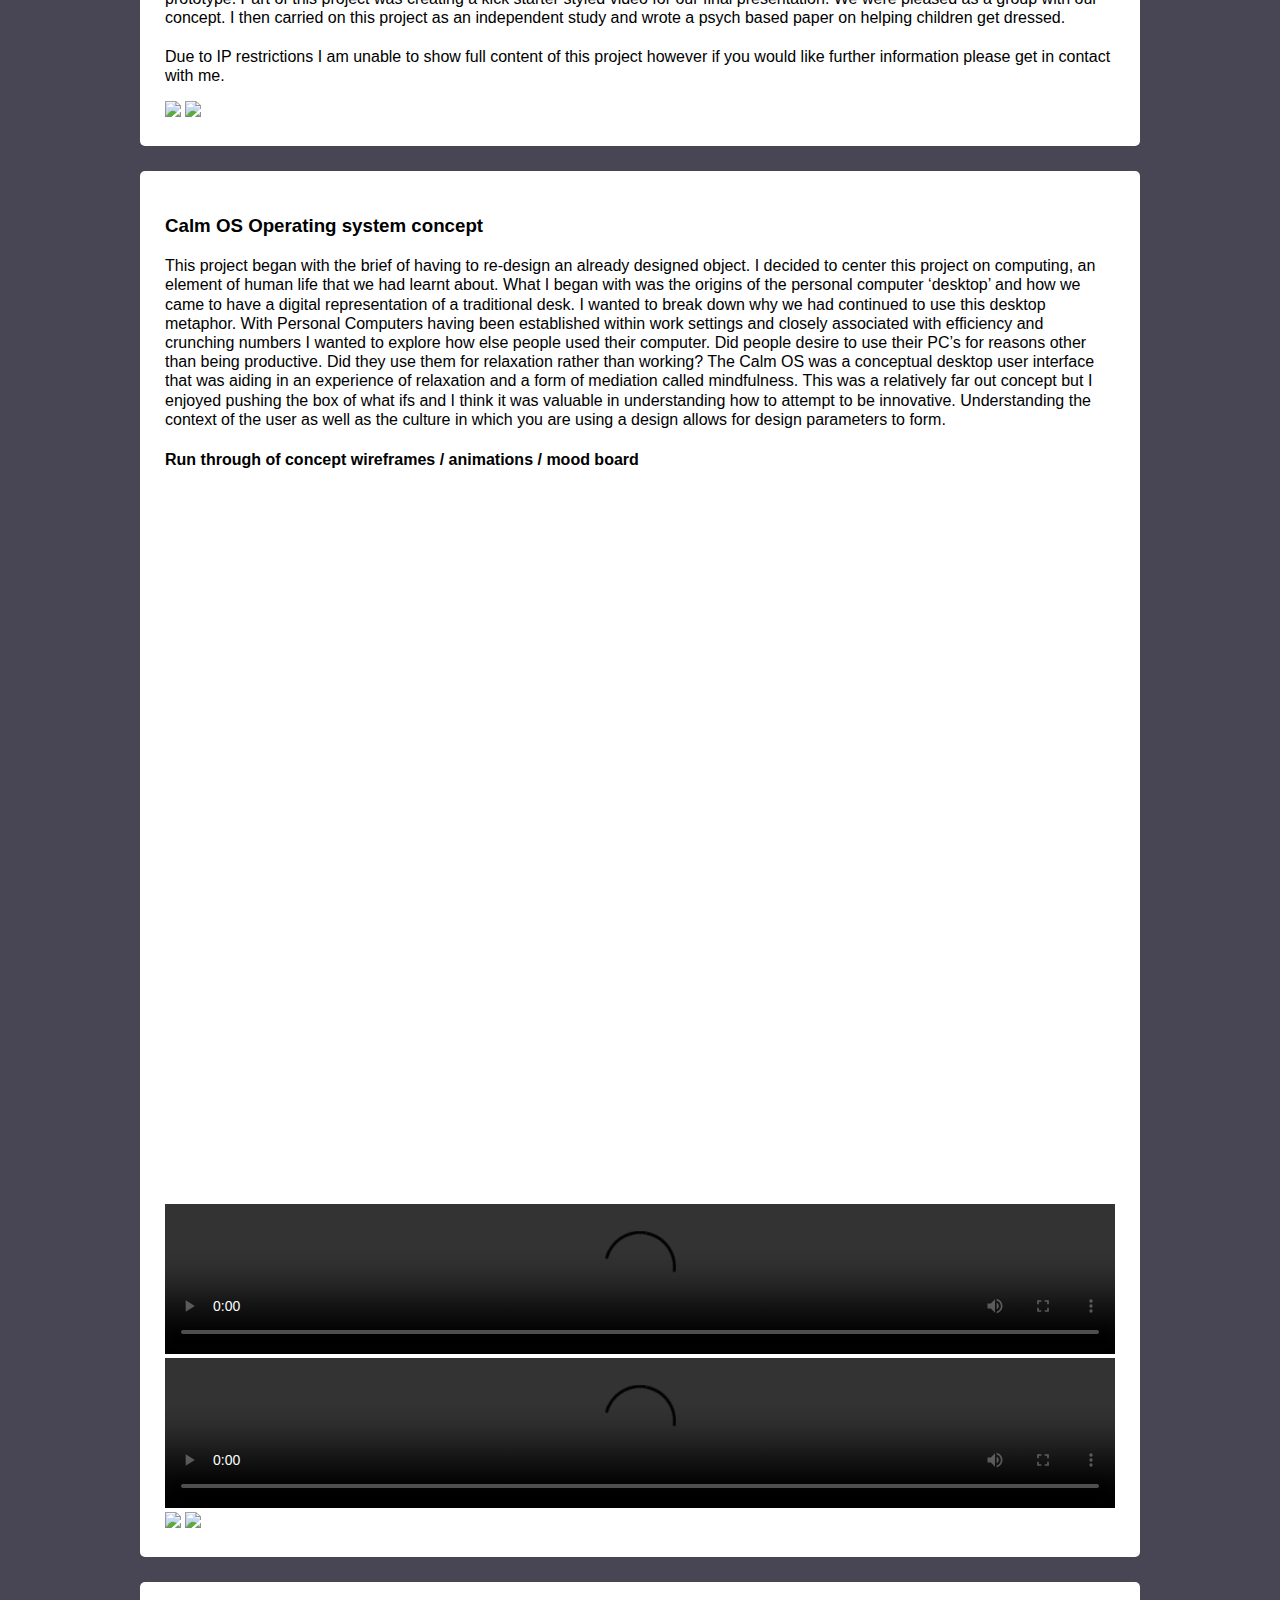
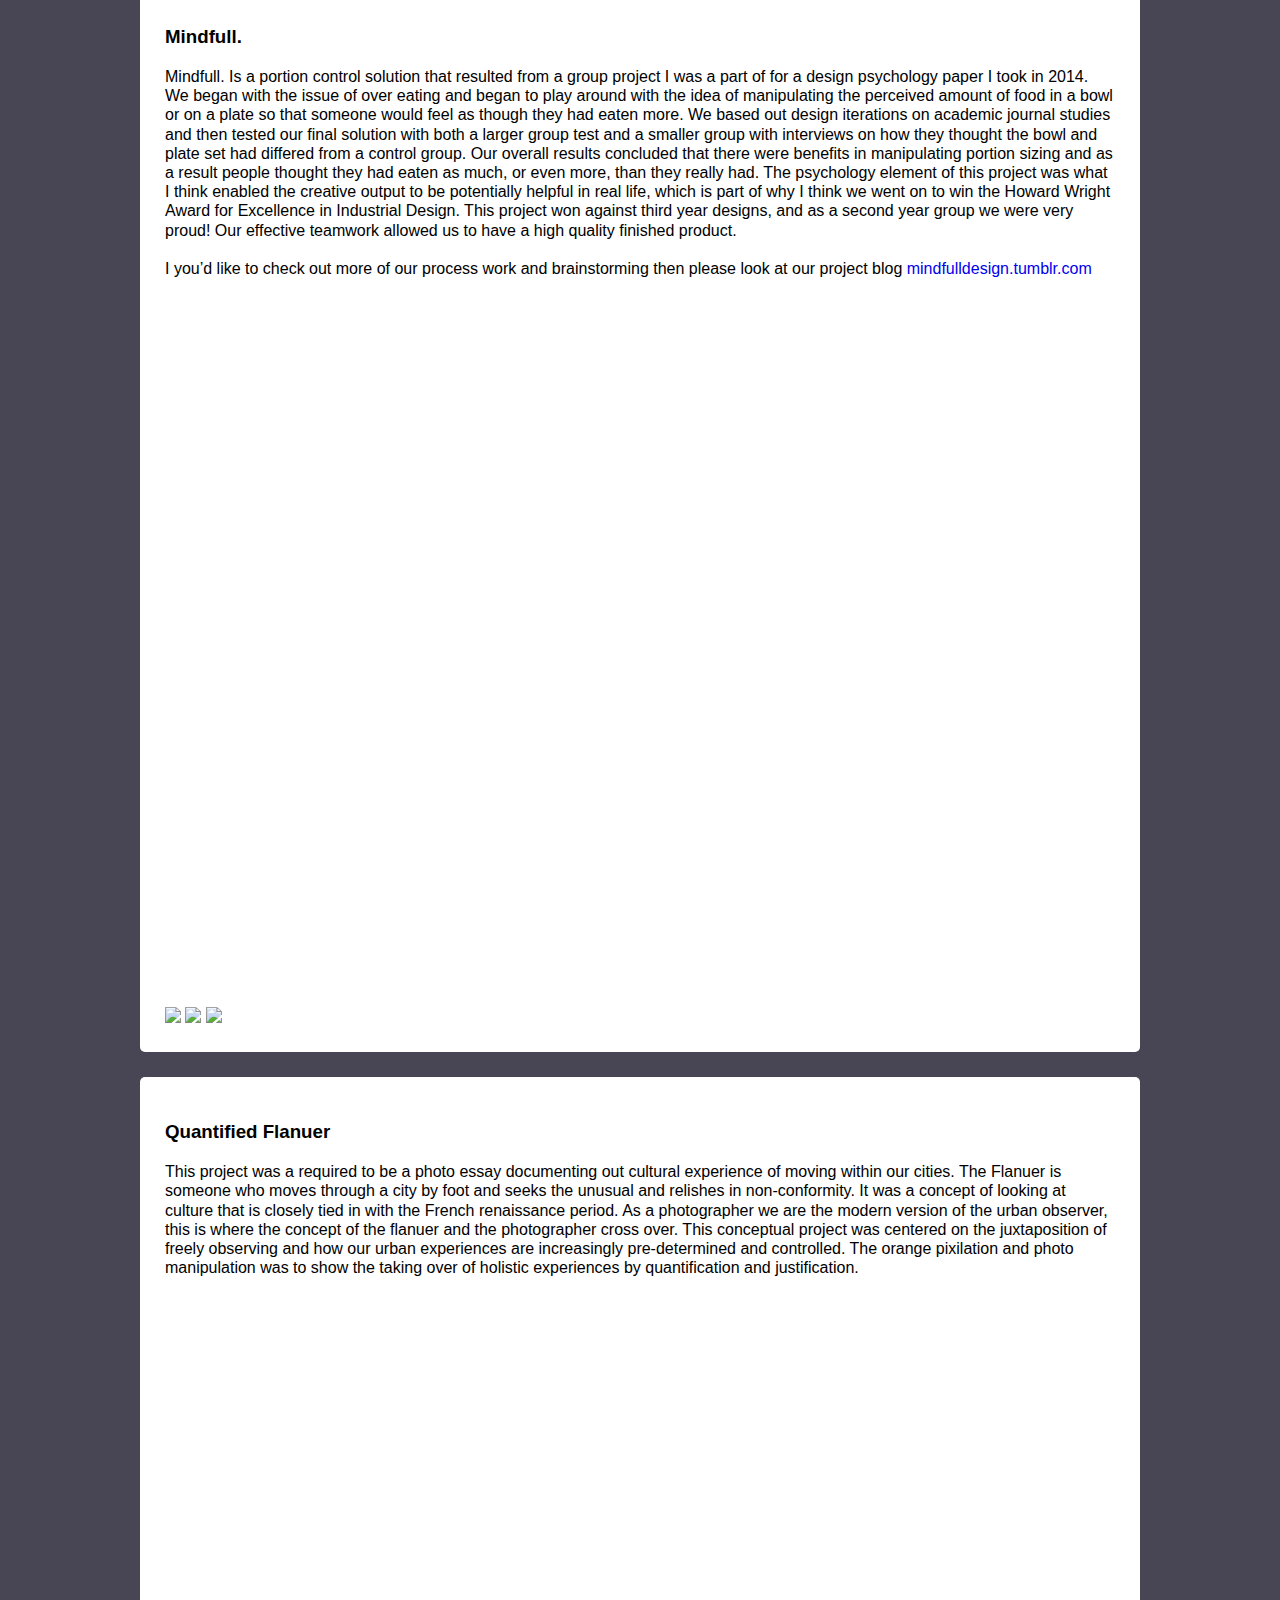
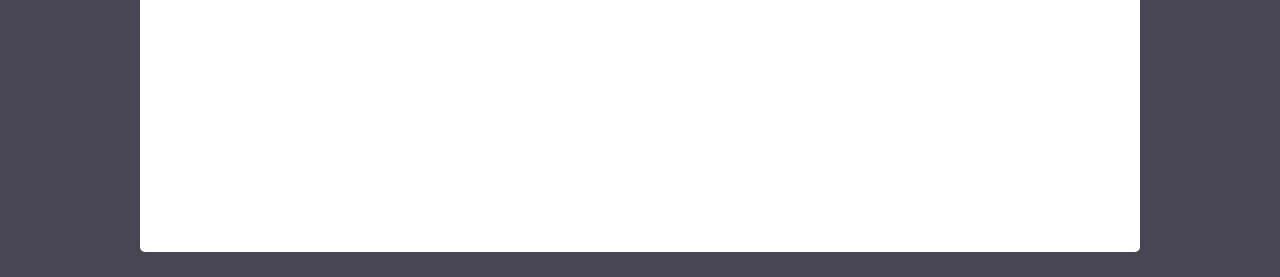
==== commit 39ebe42e: "Change" ====
--- a/BizDojo.html
+++ b/BizDojo.html
@@ -28,10 +28,10 @@
 		</div>
 
 		<section class="hero">
-			<h1><b>Hello ThinkPlace!</b> I'm Lucy McMaster</h1>
+			<h1><b>Hello BizDojo!</b> I'm Lucy McMaster</h1>
 			<h2>I'm a recent graduate designer</h2>
 			<hr>
-			<p>I am looking for a paid internship or full time position! I like the forward thinking approach ThinkPlace takes to design. That's part of the reason I'd love to work for your company! Let's meet up for a chat sometime soon. </p>
+			<p>I am looking for a paid internship or full time position! I love the collaborative environment of BizDojo and I'm wanting to get involved. That's part of the reason I'd love to work for your team! Let's meet up for a chat sometime soon. </p>
 		</section>
 	</header>
 
